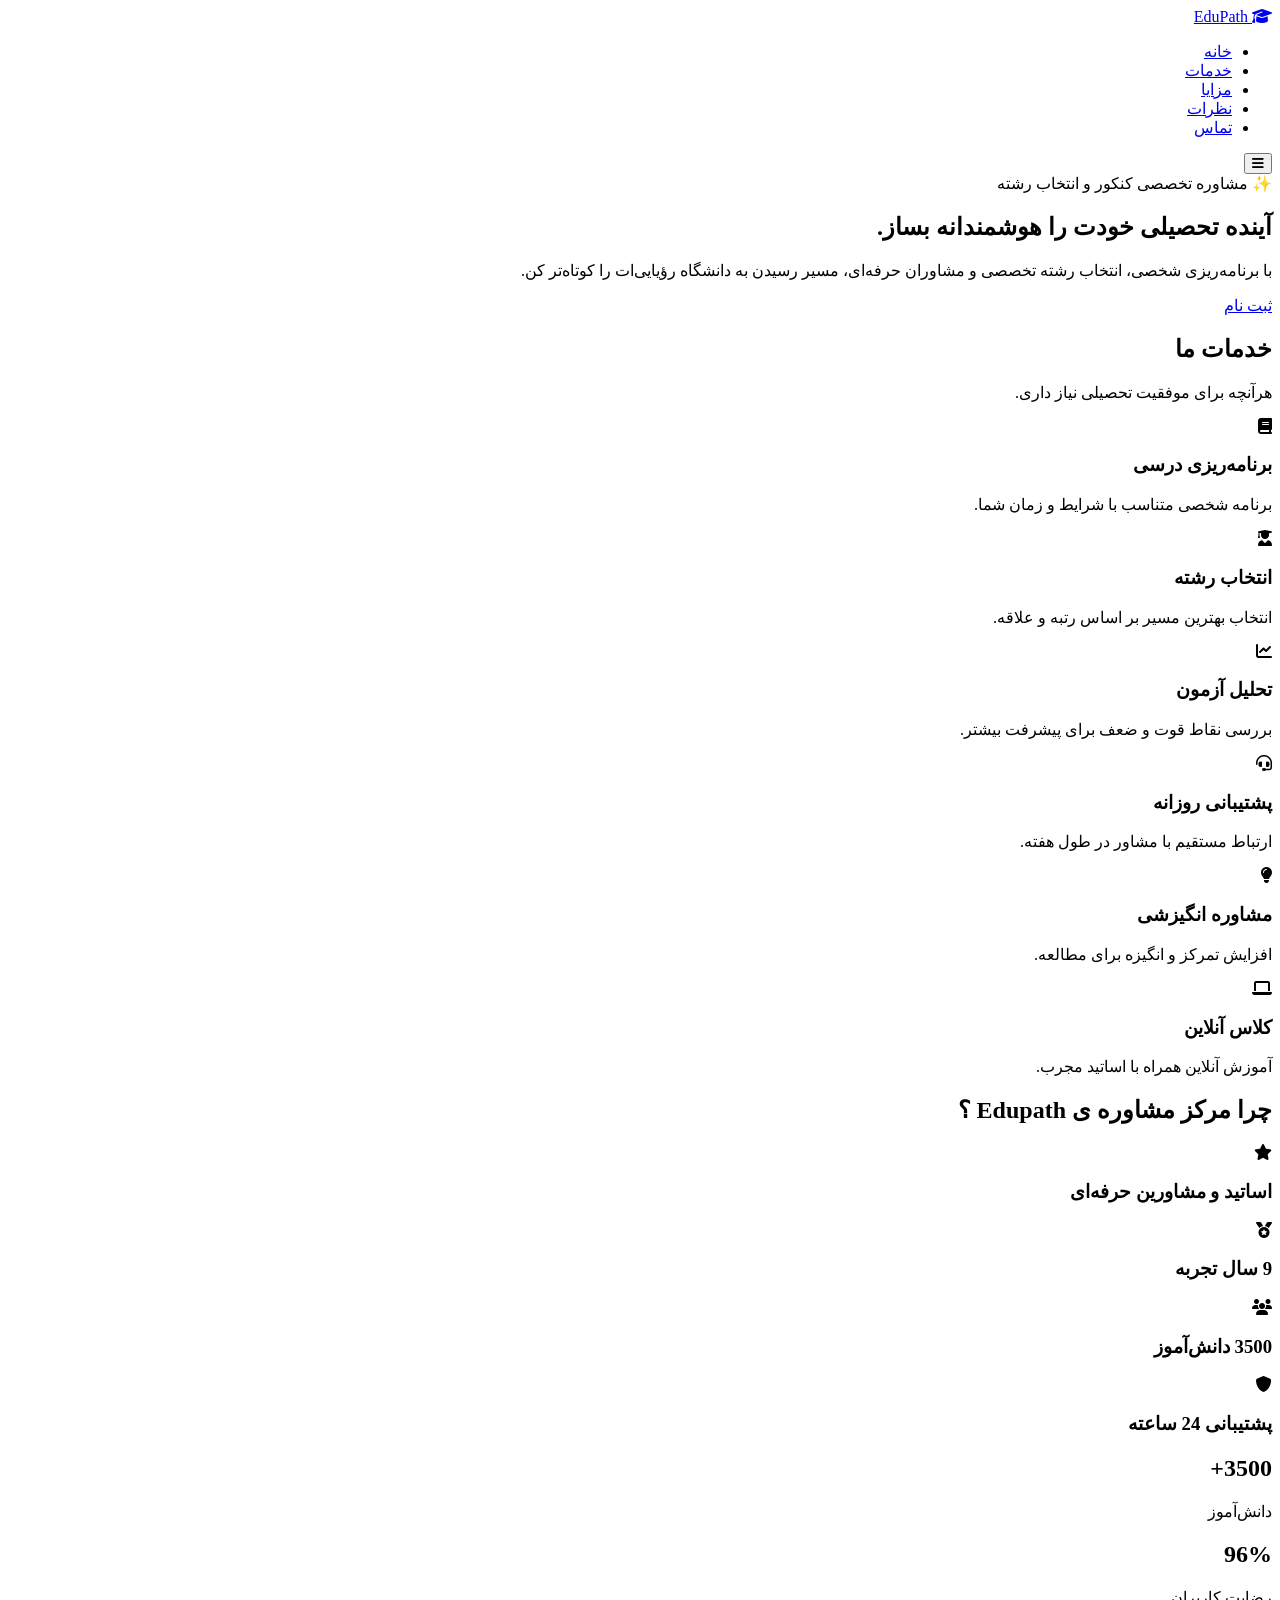
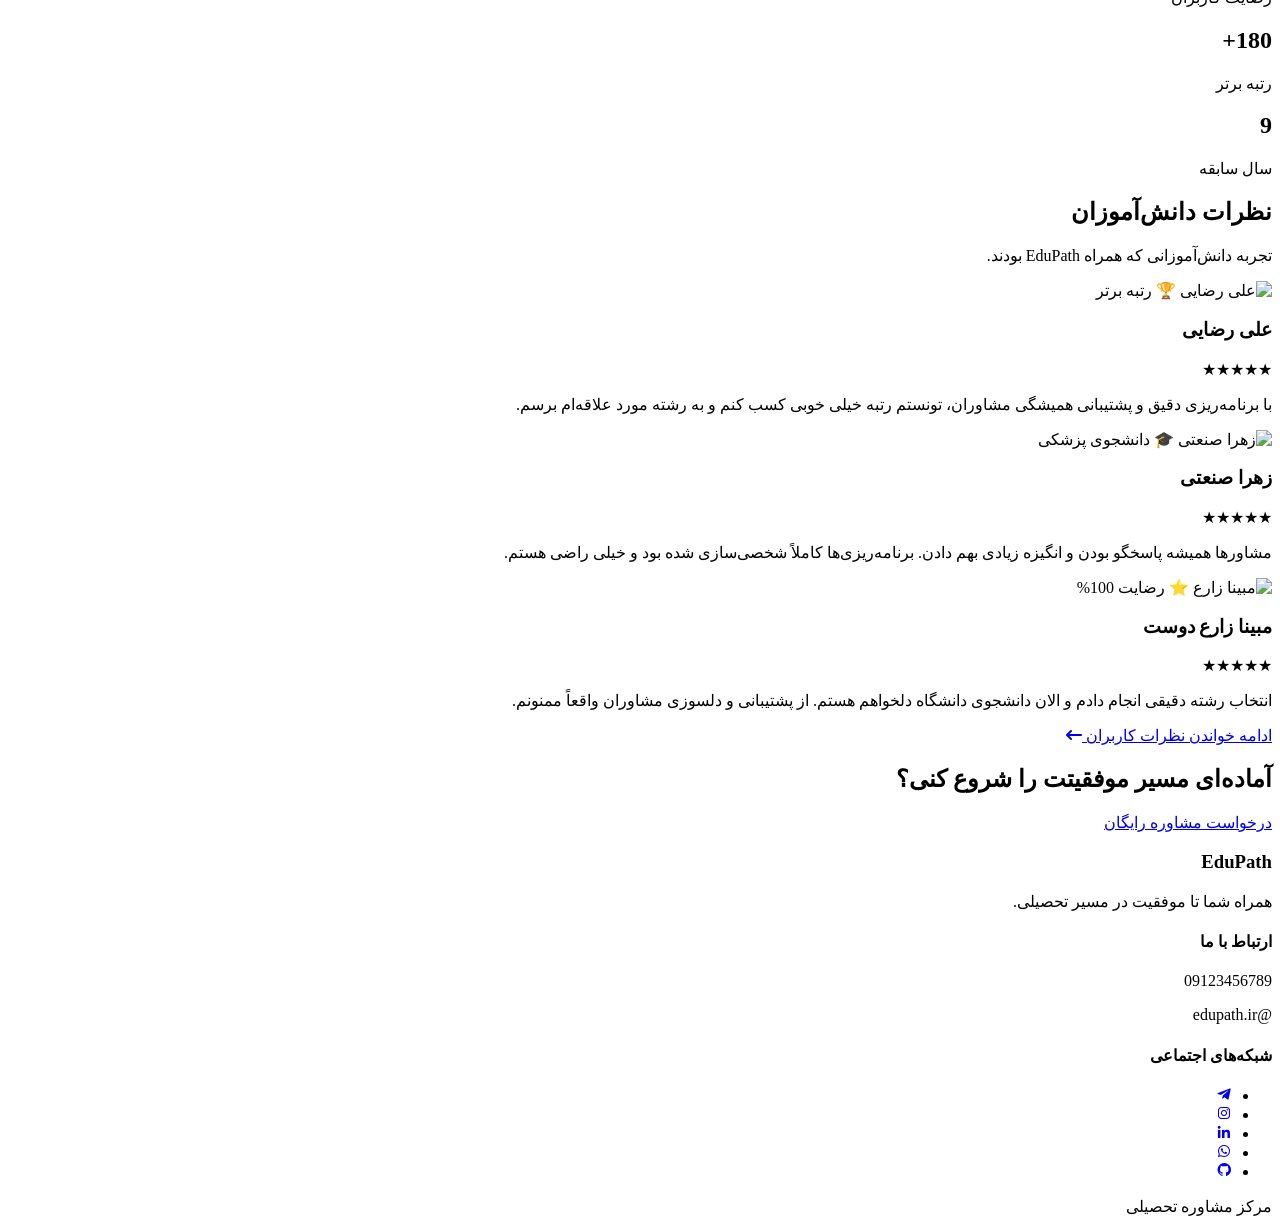
==== index.html @ c28cd86e "commit page Hero Section html" ====
<!DOCTYPE html>
<html lang="fa" dir="rtl">

<head>
    <meta charset="UTF-8">
    <meta name="viewport" content="width=device-width, initial-scale=1.0">
    <title>مشاوره</title>
    <!-- Vazirmatn -->
    <link rel="preconnect" href="https://fonts.googleapis.com">
    <link rel="preconnect" href="https://fonts.gstatic.com" crossorigin>
<link href='https://unpkg.com/boxicons@2.1.4/css/boxicons.min.css' rel='stylesheet'>
    <link href="https://fonts.googleapis.com/css2?family=Vazirmatn:wght@300;400;500;700;800&display=swap"
        rel="stylesheet">
    <!-- Font Awesome -->
    <link rel="stylesheet"
        href="https://cdnjs.cloudflare.com/ajax/libs/font-awesome/6.6.0/css/all.min.css">
    <link rel="stylesheet" href="css/style.css">
    <link
  rel="stylesheet"
  href="https://cdn.jsdelivr.net/npm/swiper@11/swiper-bundle.min.css"
/>
</head>
<body>
    <!--start navbar  and header -->
    <header id="header">
        <div class="container">
            <a href="#" class="logo">
                <i class="fa-solid fa-graduation-cap"></i>
                EduPath
            </a>
            <nav>
                <ul class="nav-links">
                    <li><a href="#home">خانه</a></li>
                    <li><a href="#services">خدمات</a></li>
                    <li><a href="#features">مزایا</a></li>
                    <li><a href="#testimonials">نظرات</a></li>
                    <li><a href="#contact">تماس</a></li>
                </ul>
            </nav>
            <button class="menu-btn">
                <i class="fa-solid fa-bars"></i>
            </button>
        </div>
    </header>
<!-- end navbar  -->
    <!-- start  hero -->

    <section class="hero" id="home">
        <div class="container hero-container">
            <div class="hero-text">
                <span class="badge">
                    ✨ مشاوره تخصصی کنکور و انتخاب رشته
                </span>
                <h1>
                    آینده تحصیلی خودت را
                    <span>هوشمندانه بساز.</span>
                </h1>
                <p>
                    با برنامه‌ریزی شخصی، انتخاب رشته تخصصی و مشاوران حرفه‌ای،
                    مسیر رسیدن به دانشگاه رؤیایی‌ات را کوتاه‌تر کن.
                </p>
                <div class="hero-buttons">
                    <a href="#" class="btn primary">
                        ثبت نام
                    </a>
                </div>
            </div>
        </div>
    </section>

    <!--START SERVICES-->
    <section class="services" id="services">
        <div class="container">
            <div class="section-title">
                <h2>خدمات ما</h2>
                <p>
                    هرآنچه برای موفقیت تحصیلی نیاز داری.
                </p>
            </div>
            <div class="service-grid">
                <div class="card">
                    <i class="fa-solid fa-book"></i>
                    <h3>برنامه‌ریزی درسی</h3>
                    <p>
                        برنامه شخصی متناسب با شرایط و زمان شما.
                    </p>
                </div>
                <div class="card">
                    <i class="fa-solid fa-user-graduate"></i>
                    <h3>انتخاب رشته</h3>
                    <p>
                        انتخاب بهترین مسیر بر اساس رتبه و علاقه.
                    </p>
                </div>
                <div class="card">
                    <i class="fa-solid fa-chart-line"></i>
                    <h3>تحلیل آزمون</h3>
                    <p>
                        بررسی نقاط قوت و ضعف برای پیشرفت بیشتر.
                    </p>
                </div>
                <div class="card">
                    <i class="fa-solid fa-headset"></i>
                    <h3>پشتیبانی روزانه</h3>
                    <p>
                        ارتباط مستقیم با مشاور در طول هفته.
                    </p>
                </div>
                <div class="card">
                    <i class="fa-solid fa-lightbulb"></i>
                    <h3>مشاوره انگیزشی</h3>
                    <p>
                        افزایش تمرکز و انگیزه برای مطالعه.
                    </p>
                </div>
                <div class="card">
                    <i class="fa-solid fa-laptop"></i>
                    <h3>کلاس آنلاین</h3>
                    <p>
                        آموزش آنلاین همراه با اساتید مجرب.
                    </p>
                </div>
            </div>
        </div>
    </section>
    <!--START FEATURES -->
    <section class="features" id="features">
        <div class="container">
            <div class="section-title">
                <h2>
  چرا  مرکز مشاوره ی Edupath ؟
                </h2>
            </div>
            <div class="feature-grid">
                <div class="feature">
                    <i class="fa-solid fa-star"></i>
                    <h3>اساتید  و مشاورین حرفه‌ای</h3>
                </div>
                <div class="feature">
                    <i class="fa-solid fa-medal"></i>
                    <h3>9 سال تجربه</h3>
                </div>
                <div class="feature">
                    <i class="fa-solid fa-users"></i>
                    <h3>3500 دانش‌آموز</h3>
                </div>
                <div class="feature">
                    <i class="fa-solid fa-shield"></i>
                    <h3> پشتیبانی 24 ساعته</h3>
                </div>
            </div>
        </div>
    </section>
    <!--start stats -->
    <section class="stats">
        <div class="container">
            <div class="stat">
                <h2>3500+</h2>
                <span>دانش‌آموز</span>
            </div>
            <div class="stat">
                <h2>96%</h2>
                <span>رضایت کاربران</span>
            </div>
            <div class="stat">
                <h2>180+</h2>
                <span>رتبه برتر</span>
            </div>
            <div class="stat">
                <h2>9</h2>
                <span>سال سابقه</span>
            </div>
        </div>
    </section>

    <!-- START TESTIMONIAL -->
<section class="testimonials" id="testimonials">
    <div class="container">
        <div class="section-title">
            <h2>نظرات دانش‌آموزان</h2>
            <p>
                تجربه دانش‌آموزانی که همراه EduPath بودند.
            </p>
        </div>
        <div class="testimonial-grid">
            <div class="review">
                <img src="images/علی.jpg" alt="علی رضایی">
                <span class="review-badge">
                    🏆 رتبه برتر
                </span>
                <h3>علی رضایی</h3>
                <div class="stars">
                    ★★★★★
                </div>
                <p>
                    با برنامه‌ریزی دقیق و پشتیبانی همیشگی مشاوران،
                    تونستم رتبه خیلی خوبی کسب کنم و به رشته مورد علاقه‌ام برسم.
                </p>
            </div>
            <div class="review">
                <img src="images/زهرا.jpg" alt="زهرا صنعتی">
                <span class="review-badge">
                    🎓 دانشجوی پزشکی
                </span>
                <h3>زهرا صنعتی</h3>
                <div class="stars">
                    ★★★★★
                </div>
                <p>
                    مشاورها همیشه پاسخگو بودن و انگیزه زیادی بهم دادن.
                    برنامه‌ریزی‌ها کاملاً شخصی‌سازی شده بود و خیلی راضی هستم.
                </p>
            </div>
            <div class="review">
                <img src="images/مبینا.jpg" alt="مبینا زارع">
                <span class="review-badge">
                    ⭐ رضایت 100%
                </span>
                <h3>مبینا زارع دوست</h3>
                <div class="stars">
                    ★★★★★
                </div>
                <p>
                    انتخاب رشته دقیقی انجام دادم و الان دانشجوی دانشگاه
                    دلخواهم هستم. از پشتیبانی و دلسوزی مشاوران واقعاً ممنونم.
                </p>
            </div>
        </div>
        <div class="reviews-more">
    <a href="reviews.html">
        ادامه خواندن نظرات کاربران
        <i class="fa-solid fa-arrow-left-long"></i>
    </a>
</div>
    </div>
</section>
    <!-- end TESTIMONIAL -->
    <!--start cta -->
    <section class="cta">
        <div class="container">
            <h2>
                آماده‌ای مسیر موفقیتت را شروع کنی؟
            </h2>
            <a href="#" class="btn primary">
                درخواست مشاوره رایگان
            </a>
        </div>
    </section>
    <!-- end cta -->

    <!-- start FOOTER -->
    <footer id="contact">
        <div class="container">
            <div>
                <h3>EduPath</h3>
                <p>
                    همراه شما تا موفقیت در مسیر تحصیلی.
                </p>
            </div>
            <div>
                <h4>ارتباط با ما</h4>
                <p>09123456789</p>
                <p>@edupath.ir</p>
            </div>
           <div>
    <h4>شبکه‌های اجتماعی</h4>
    <div class="socials">
        <ul>
            <li>
                <a href="#">
                    <i class='bx bxl-telegram telegram-icon'></i>
                </a>
            </li>
            <li>
                <a href="#">
                    <i class='bx bxl-instagram instagram-icon'></i>
                </a>
            </li>

            <li>
                <a href="#">
                    <i class='bx bxl-linkedin linkedin-icon'></i>
                </a>
            </li>

            <li>
                <a href="#">
                    <i class='bx bxl-whatsapp whatsapp-icon'></i>
                </a>
            </li>
            <li>
                <a href="#">
                    <i class='bx bxl-github github-icon'></i>
                </a>
            </li>
        </ul>
    </div>
</div>
        </div>
        <div class="copyright">
            مرکز مشاوره تحصیلی 
        </div>
    </footer>
    <!-- enf footer -->

    <script src="https://cdn.jsdelivr.net/npm/swiper@11/swiper-bundle.min.js"></script>
<script src="js/script.js"></script>
</body>
</html>
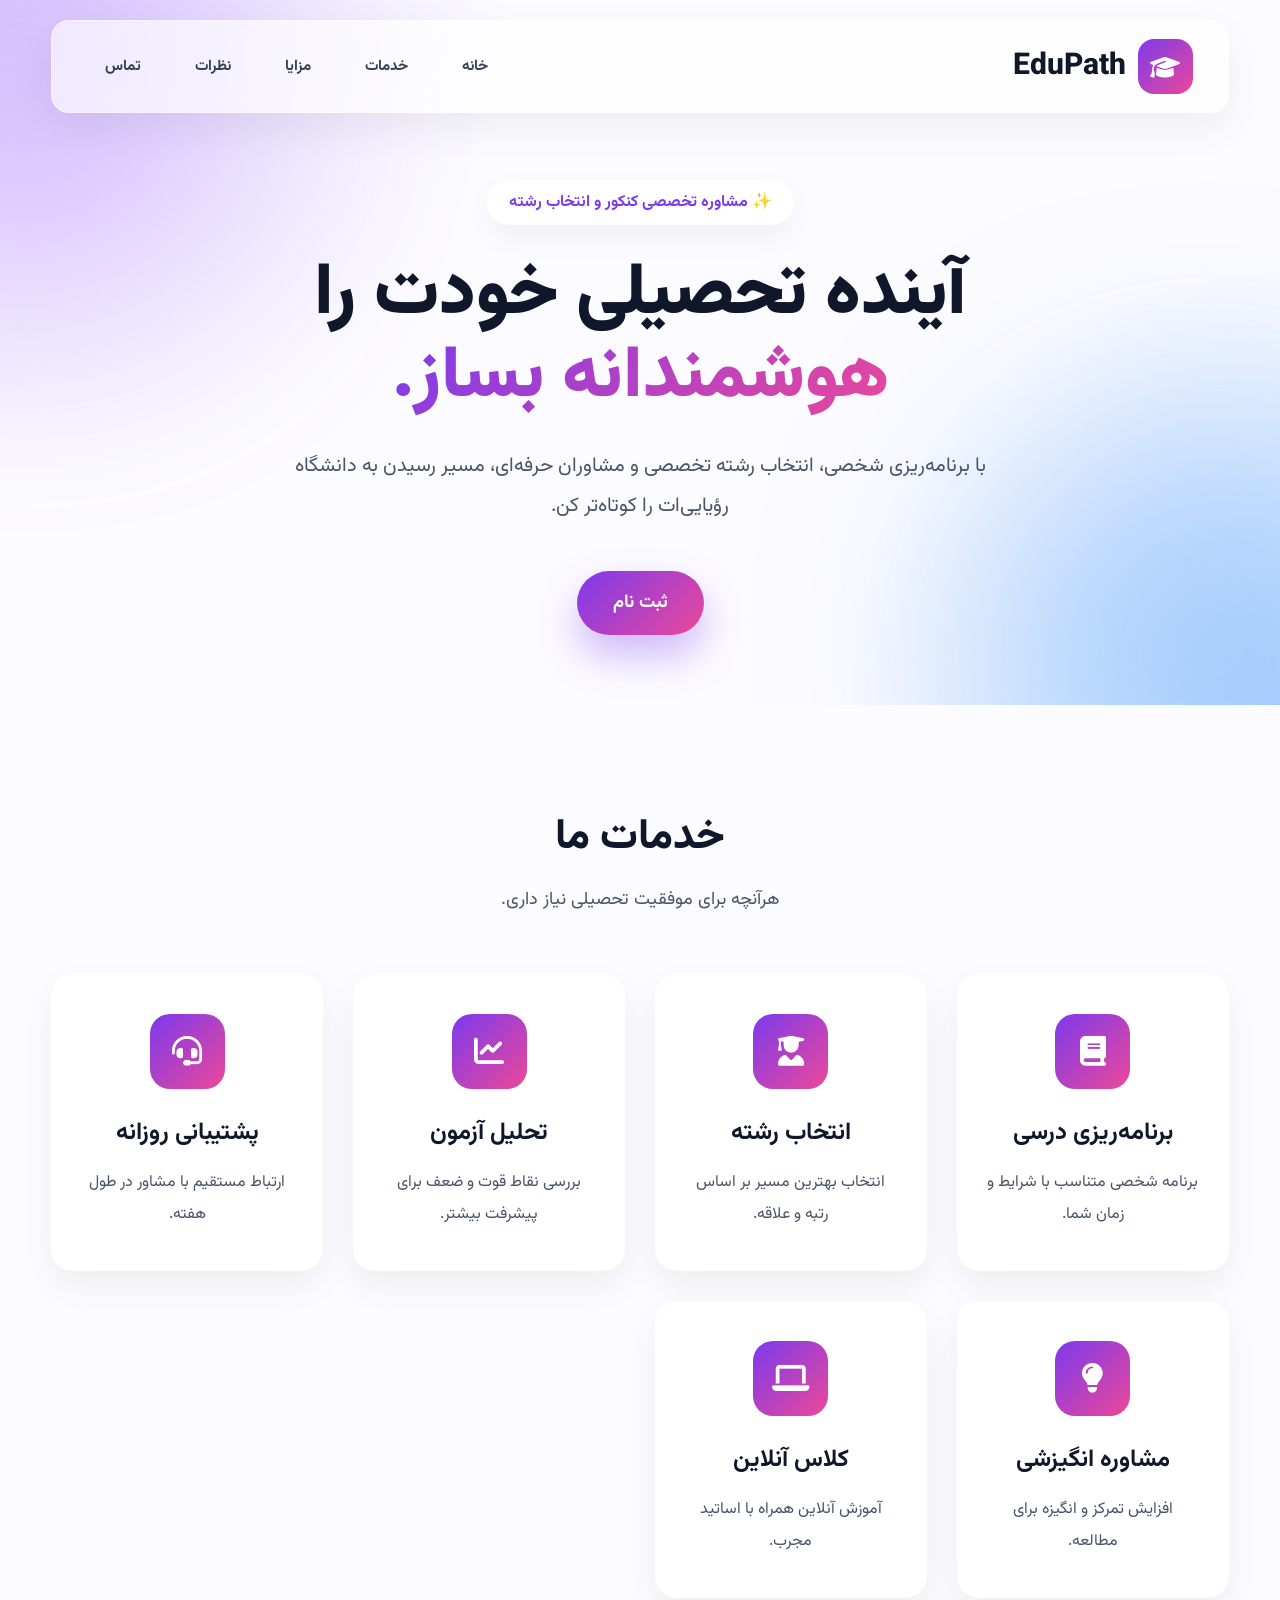
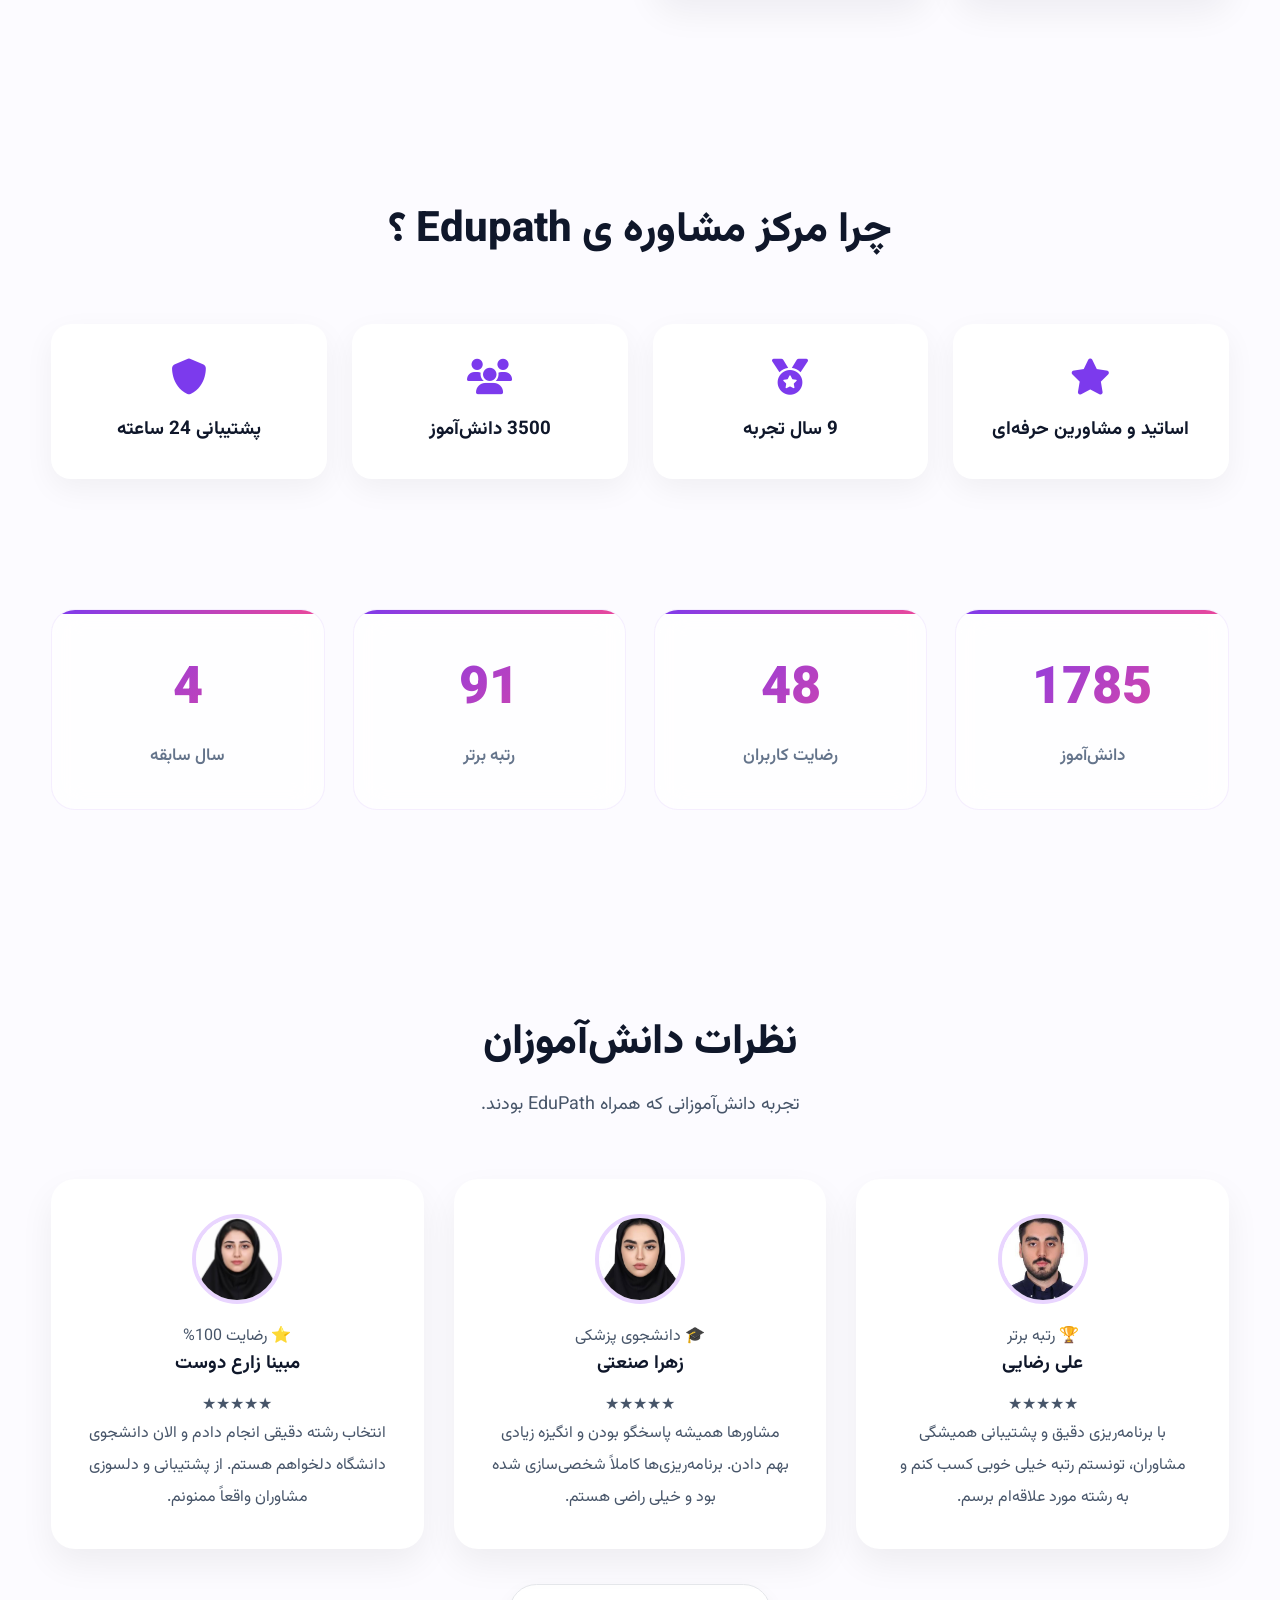
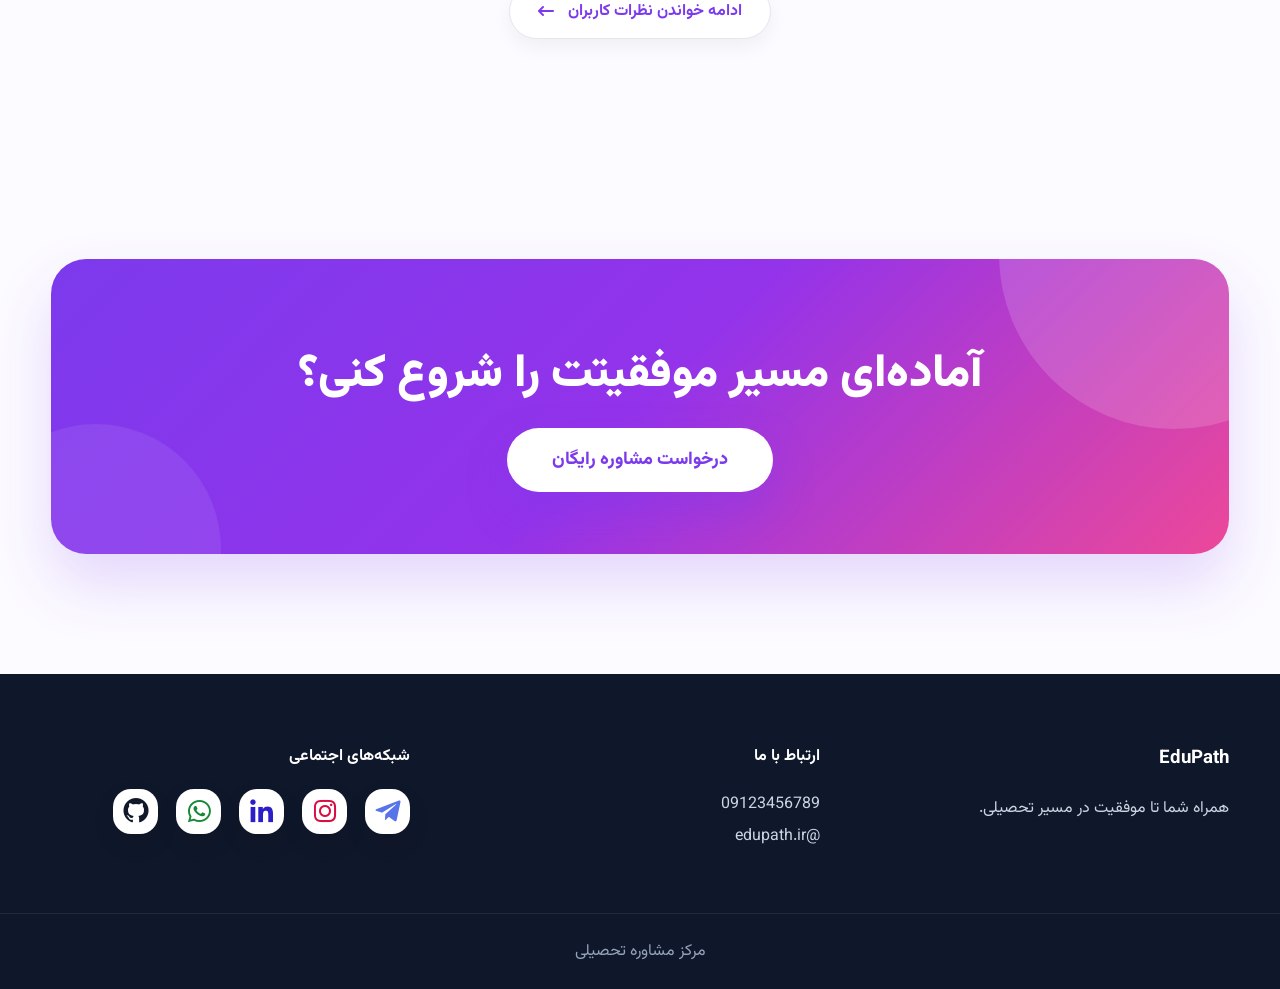
==== commit 34a6a67f: "update index" ====
--- a/index.html
+++ b/index.html
@@ -60,7 +60,7 @@
                     مسیر رسیدن به دانشگاه رؤیایی‌ات را کوتاه‌تر کن.
                 </p>
                 <div class="hero-buttons">
-                    <a href="#" class="btn primary">
+                    <a href="login.html" class="btn primary">
                         ثبت نام
                     </a>
                 </div>
--- a/css/style.css
+++ b/css/style.css
@@ -0,0 +1,730 @@
+/* start normalization */
+:root{
+    --primary:#6D28D9;
+    --secondary:#EC4899;
+    --accent:#60A5FA;
+    --dark:#0F172A;
+    --text:#475569;
+    --bg:#FCFBFF;
+    --white:#ffffff;
+    --radius:22px;
+    --shadow:
+    0 20px 45px rgba(109,40,217,.18);
+}
+/*end normalization */
+*{
+margin:0;
+padding:0;
+box-sizing:border-box;}
+
+html{
+scroll-behavior:smooth;}
+body{
+font-family:"Vazirmatn",sans-serif;
+background:var(--bg);
+color:var(--text);
+overflow-x:hidden;}
+
+img{
+display:block;
+max-width:100%;}
+a{
+text-decoration:none;
+}
+
+.container{
+width:min(1200px,92%);
+margin:auto;}
+
+/* start css headers */
+header{
+position:fixed;
+top:20px;
+left:0;
+width:100%;
+z-index:1000;}
+header .container{
+background:rgba(255,255,255,.65);
+backdrop-filter:blur(8px);
+border:1px solid rgba(255,255,255,.4);
+border-radius:18px;
+padding:18px 35px;
+display:flex;
+justify-content:space-between;
+align-items:center;
+box-shadow:0 15px 40px rgba(0,0,0,.06);
+}
+
+.logo{
+font-size:30px;
+font-weight:800;
+display:flex;
+gap:12px;
+align-items:center;
+color:var(--dark);
+}
+
+.logo i{
+width:55px;
+height:55px;
+display:flex;
+justify-content:center;
+align-items:center;
+border-radius:16px;
+background:linear-gradient(135deg,#7C3AED,#EC4899);
+color:white;
+font-size:24px;
+}
+.nav-links{
+display:flex;
+align-items:center;
+gap:18px;
+list-style:none;
+}
+.nav-links a{
+padding:10px 18px;
+border-radius:14px;
+font-size:15px;
+font-weight:700;
+color:#334155;
+transition:.35s;
+display:flex;
+align-items:center;
+gap:8px;
+}
+.nav-links a:hover{
+color:var(--primary);
+}
+
+.menu-btn{
+display:none;
+background:none;
+border:none;
+font-size:28px;
+cursor:pointer;}
+/* end css headers */
+
+/* start hero */
+
+.hero{
+padding-top:180px;
+padding-bottom:70px;
+position:relative;
+overflow:hidden;
+text-align:center;
+background:
+radial-gradient(circle at left top,#DDD6FE 0%,transparent 35%),
+radial-gradient(circle at right bottom,#BFDBFE 0%,transparent 30%),
+#FCFBFF;}
+
+.hero::before{
+content:"";
+position:absolute;
+width:420px;
+height:420px;
+border-radius:50%;
+background:#C084FC;
+left:-180px;
+top:-120px;
+filter:blur(120px);
+opacity:.35;}
+
+.hero::after{
+content:"";
+position:absolute;
+width:450px;
+height:450px;
+border-radius:50%;
+background:#60A5FA;
+right:-150px;
+bottom:-160px;
+filter:blur(120px);
+opacity:.35;}
+
+.hero-container{
+display:flex;
+flex-direction:column;
+align-items:center;
+position:relative;
+z-index:10;}
+
+.hero-text{
+max-width:760px;}
+
+.badge{
+display:inline-flex;
+align-items:center;
+gap:10px;
+padding:10px 22px;
+border-radius:50px;
+background:white;
+box-shadow:0 12px 30px rgba(0,0,0,.05);
+font-weight:700;
+color:#7C3AED;
+margin-bottom:30px;}
+
+.hero h1{
+font-size:72px;
+line-height:1.15;
+font-weight:900;
+color:var(--dark);
+margin-bottom:25px;}
+
+.hero h1 span{
+background:
+linear-gradient(135deg,#7C3AED,#EC4899);
+-webkit-background-clip:text;
+color:transparent;}
+
+.hero p{
+font-size:20px;
+line-height:2;
+max-width:700px;
+margin:auto;
+margin-bottom:45px;}
+
+.hero-buttons{
+display:flex;
+justify-content:center;
+gap:20px;
+flex-wrap:wrap;}
+
+.btn{
+padding:18px 36px;
+border-radius:60px;
+font-weight:700;
+font-size:18px;
+transition:.35s;}
+
+.primary{
+background:linear-gradient(135deg,#7C3AED,#EC4899);
+color:white;
+box-shadow:0 20px 40px rgba(124,58,237,.35);}
+
+.secondary{
+background:white;
+color:#7C3AED;
+border:2px solid #E9D5FF;}
+
+.btn:hover{
+transform:translateY(-2px);}
+
+.hero-image{
+margin-top:80px;}
+
+.hero-image img{
+width:min(980px,100%);
+margin:auto;
+filter:
+drop-shadow(0 40px 60px rgba(124,58,237,.18));
+animation:float 5s ease-in-out infinite;}
+
+@keyframes float{
+50%{
+transform:translateY(-20px);}
+
+}
+ /* start SECTION TITLE */
+section{
+    padding:100px 0;
+}
+
+.section-title{
+    text-align:center;
+    margin-bottom:60px;
+}
+
+.section-title h2{
+    font-size:42px;
+    color:var(--dark);
+    margin-bottom:15px;
+    font-weight:800;
+}
+
+.section-title p{
+    font-size:18px;
+    color:var(--text);
+}
+
+/*START SERVICES*/
+.service-grid{
+    display:grid;
+    grid-template-columns:repeat(auto-fit,minmax(260px,1fr));
+    gap:30px;
+}
+
+.card{
+    background:var(--white);
+    border-radius:var(--radius);
+    padding:40px 30px;
+    text-align:center;
+    transition:.35s;
+    box-shadow:0 15px 35px rgba(15,23,42,.06);
+}
+
+.card:hover{
+    transform:translateY(-5px);
+    box-shadow:0 25px 45px rgba(109,40,217,.18);
+}
+
+.card i{
+    width:75px;
+    height:75px;
+    margin:auto;
+    margin-bottom:25px;
+    border-radius:20px;
+    display:flex;
+    justify-content:center;
+    align-items:center;
+    font-size:30px;
+    color:white;
+    background:linear-gradient(135deg,#7C3AED,#EC4899);
+}
+
+.card h3{
+    color:var(--dark);
+    margin-bottom:15px;
+    font-size:24px;
+}
+
+.card p{
+    line-height:2;
+}
+/*END SERVICES*/
+/*start FEATURES*/
+.feature-grid{
+    display:grid;
+    grid-template-columns:repeat(auto-fit,minmax(220px,1fr));
+    gap:25px;
+}
+
+.feature{
+    background:white;
+    border-radius:20px;
+    padding:35px;
+    text-align:center;
+    transition:.35s;
+    box-shadow:0 10px 30px rgba(0,0,0,.05);
+}
+
+.feature:hover{
+    transform:translateY(-5px);
+}
+
+.feature i{
+    font-size:36px;
+    color:#7C3AED;
+    margin-bottom:20px;
+}
+
+.feature h3{
+    color:var(--dark);
+}
+
+/*start STATS*/
+
+.stats{
+    padding-top:30px;
+}
+
+.stats .container{
+    display:grid;
+    grid-template-columns:repeat(auto-fit,minmax(220px,1fr));
+    gap:28px;
+}
+
+.stat{
+    background:rgba(255,255,255,.75);
+    backdrop-filter:blur(15px);
+    border:1px solid rgba(124,58,237,.08);
+    border-radius:24px;
+    padding:40px 20px;
+    text-align:center;
+    transition:.35s;
+    position:relative;
+    overflow:hidden;
+}
+
+.stat::before{
+content:"";
+position:absolute;
+top:0;
+left:0;
+width:100%;
+height:4px;
+background:linear-gradient(90deg,#7C3AED,#EC4899);}
+
+.stat:hover{
+transform:translateY(-5px);
+box-shadow:0 25px 45px rgba(124,58,237,.12);}
+
+.stat h2{
+font-size:52px;
+font-weight:900;
+background:linear-gradient(135deg,#7C3AED,#EC4899);
+-webkit-background-clip:text;
+color:transparent;
+margin-bottom:12px;}
+
+.stat span{
+font-size:17px;
+font-weight:600;
+color:#64748B;
+}
+/* start TESTIMONIAL*/
+.testimonial-grid{
+    display:grid;
+    grid-template-columns:repeat(auto-fit,minmax(300px,1fr));
+    gap:30px;
+}
+.review{
+    background:white;
+    padding:35px;
+    border-radius:24px;
+    text-align:center;
+    box-shadow:0 15px 35px rgba(0,0,0,.06);
+    transition:.35s;
+}
+.review:hover{
+    transform:translateY(-6px);
+}
+.review img{
+    width:90px;
+    height:90px;
+    border-radius:50%;
+    object-fit:cover;
+    margin:auto;
+    margin-bottom:20px;
+    border:4px solid #E9D5FF;
+}
+
+.review h3{
+    color:var(--dark);
+    margin-bottom:15px;
+}
+.review p{
+    line-height:2;
+}
+.reviews-more{
+margin-top:35px;
+display:flex;
+justify-content:center;
+}
+
+.reviews-more a{
+display:flex;
+align-items:center;
+gap:14px;
+padding:14px 28px;
+border:1px solid #E5E7EB;
+border-radius:50px;
+background:#fff;
+color:#7C3AED;
+font-weight:700;
+transition:.35s;
+box-shadow:0 8px 20px rgba(0,0,0,.05);
+
+}
+.reviews-more a:hover{
+transform:translateY(-3px);
+border-color:#bc9cf3;
+box-shadow:0 18px 35px rgba(124,58,237,.15);
+}
+
+.reviews-more span{
+font-size:22px;
+}
+/* end TESTIMONIAL */
+
+/*start  CTA*/
+
+.cta{
+padding:120px 0;
+background:#FCFBFF;}
+
+.cta .container{
+background:linear-gradient(135deg,#7C3AED,#9333EA,#EC4899);
+border-radius:35px;
+padding:80px 60px;
+text-align:center;
+position:relative;
+overflow:hidden;
+box-shadow:0 30px 60px rgba(124,58,237,.18);
+}
+
+.cta .container::before{
+content:"";
+position:absolute;
+width:350px;
+height:350px;
+background:rgba(255,255,255,.15);
+border-radius:50%;
+top:-180px;
+right:-120px;
+}
+
+.cta .container::after{
+content:"";
+position:absolute;
+width:250px;
+height:250px;
+background:rgba(255,255,255,.08);
+border-radius:50%;
+bottom:-120px;
+left:-80px;
+}
+
+.cta h2{
+position:relative;
+z-index:2;
+font-size:46px;
+font-weight:900;
+color:white;
+margin-bottom:35px;
+}
+
+.cta .btn{
+position:relative;
+z-index:2;
+background:white;
+color:#7C3AED;
+padding:18px 45px;
+border-radius:60px;
+font-size:18px;
+font-weight:800;
+transition:.35s;
+}
+
+.cta .btn:hover{
+transform:translateY(-5px);
+box-shadow:0 18px 40px rgba(255,255,255,.25);
+}
+
+/* start FOOTER */
+
+footer{
+    background:#0F172A;
+    color:#CBD5E1;
+    padding-top:70px;
+}
+footer .container{
+    display:grid;
+    grid-template-columns:repeat(auto-fit,minmax(250px,1fr));
+    gap:50px;
+}
+footer h3,
+footer h4{
+    color:white;
+    margin-bottom:20px;
+}
+footer p{
+    line-height:2;
+}
+/* ICONS ha*/
+
+.socials ul{
+display:flex;
+align-items:center;
+gap:18px;
+padding:0;
+margin-top:20px;
+list-style:none;
+}
+
+.socials a{
+text-decoration:none;
+}
+
+.socials i{
+width:45px;
+height:45px;
+display:flex;
+justify-content:center;
+align-items:center;
+border-radius:18px;
+font-size:30px;
+background:#fff;
+box-shadow:0 10px 25px rgba(0,0,0,.08);
+transition:.45s;
+cursor:pointer;
+}
+.telegram-icon{
+color:#5774E9;
+}
+
+.telegram-icon:hover{
+background:#5774E9;
+color:#fff;
+transform:rotate(360deg) scale(1.1);
+box-shadow:0 15px 35px rgba(87,116,233,.45);
+}
+/* start icon Instagram */
+.instagram-icon{
+color:#D80D43;
+}
+
+.instagram-icon:hover{
+background:#D80D43;
+color:#fff;
+transform:rotate(360deg) scale(1.1);
+box-shadow:0 15px 35px rgba(216,13,67,.45);
+}
+
+/* start Linkedin */
+
+.linkedin-icon{
+color:#2D1FC7;
+}
+
+.linkedin-icon:hover{
+background:#2D1FC7;
+color:#fff;
+transform:rotate(360deg) scale(1.1);
+box-shadow:0 15px 35px rgba(45,31,199,.45);
+}
+
+/* start WhatsApp */
+.whatsapp-icon{
+color:#158836;
+}
+
+.whatsapp-icon:hover{
+background:#158836;
+color:#fff;
+transform:rotate(360deg) scale(1.1);
+box-shadow:0 15px 35px rgba(21,136,54,.45);
+}
+
+/*start icon Github */
+
+.github-icon{
+color:#111827;
+}
+
+.github-icon:hover{
+background:#111827;
+color:#fff;
+transform:rotate(360deg) scale(1.1);
+box-shadow:0 15px 35px rgba(0,0,0,.45);}
+
+.copyright{
+    border-top:1px solid rgba(255,255,255,.08);
+    margin-top:60px;
+    text-align:center;
+    padding:25px;
+    color:#94A3B8;
+}
+/* end footer */
+
+/*start responsive*/
+
+@media(max-width:992px){
+.hero h1{
+    font-size:56px;
+}
+.section-title h2{
+    font-size:34px;
+}
+.cta h2{
+    font-size:34px;
+}}
+
+@media(max-width:768px){
+header{
+    top:10px;
+}
+header .container{
+    padding:15px 20px;
+}
+.nav-links{
+    display:none;
+}
+.menu-btn{
+    display:block;
+}
+.hero{
+    padding-top:150px;
+}
+.hero h1{
+    font-size:42px;
+}
+.hero p{
+    font-size:17px;
+}
+.btn{
+    width:100%;
+    text-align:center;
+}
+.badge{
+    font-size:14px;
+}
+.section-title h2{
+    font-size:30px;
+}
+.stat h2{
+    font-size:42px;
+}
+.cta h2{
+    font-size:30px;
+}}
+
+@media(max-width:500px){
+.hero h1{
+    font-size:34px;
+}
+.logo{
+    font-size:24px;
+}
+.logo i{
+    width:45px;
+    height:45px;
+    font-size:20px;
+}
+.card,
+.feature,
+.review{
+    padding:28px;
+}}
+
+
+
+/* برای کارکردن انیمیشن های جاوا */
+
+.hidden{
+opacity:0;
+transform:translateY(50px);
+transition:.8s;
+}
+.show{
+opacity:1;
+transform:translateY(0);
+}
+
+@media(max-width:768px){
+.nav-links{
+position:absolute;
+top:90px;
+right:0;
+width:100%;
+background:white;
+border-radius:20px;
+padding:25px;
+display:flex;
+flex-direction:column;
+box-shadow:0 20px 40px rgba(0,0,0,.1);
+opacity:0;
+pointer-events:none;
+transform:translateY(-20px);
+transition:.35s;}
+
+.nav-links.active{
+opacity:1;
+pointer-events:auto;
+transform:translateY(0);
+}
+}
+header.scrolled .container{
+background:white;
+box-shadow:
+0 20px 40px rgba(0,0,0,.12);
+}
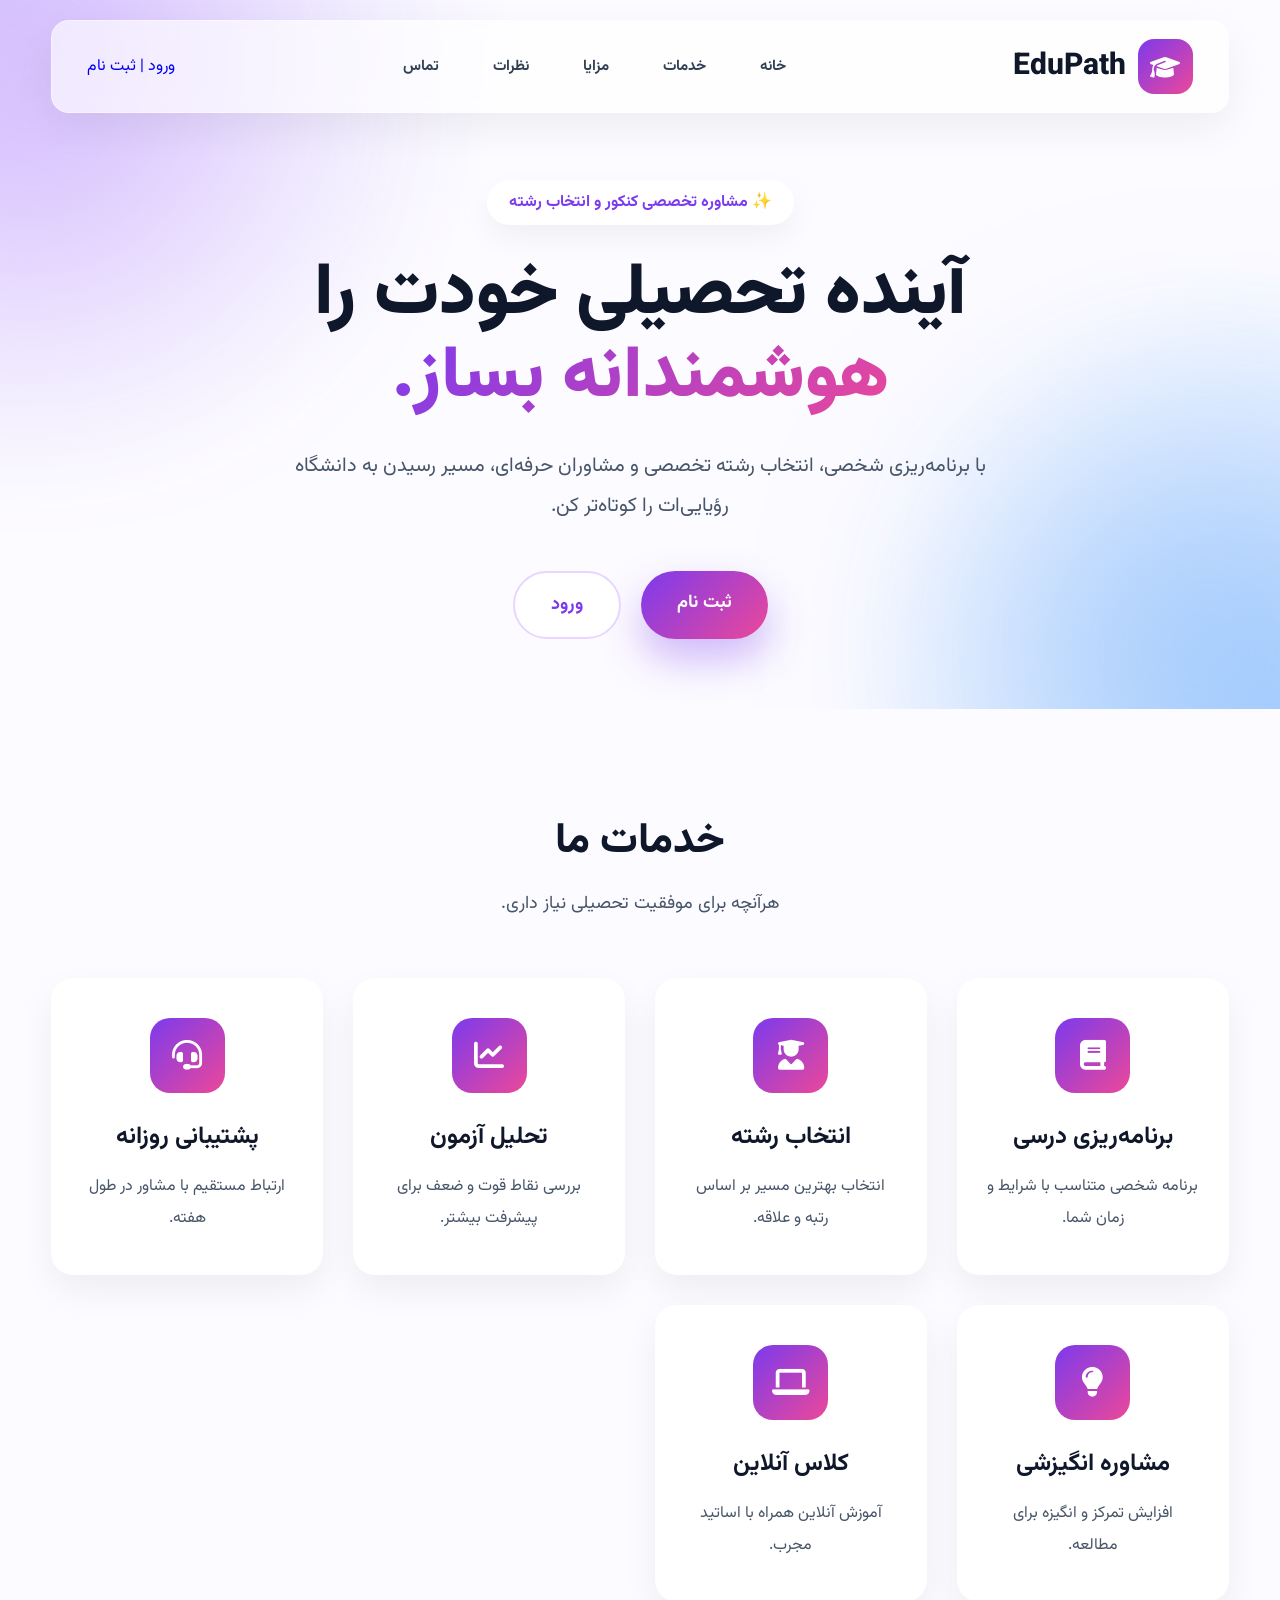
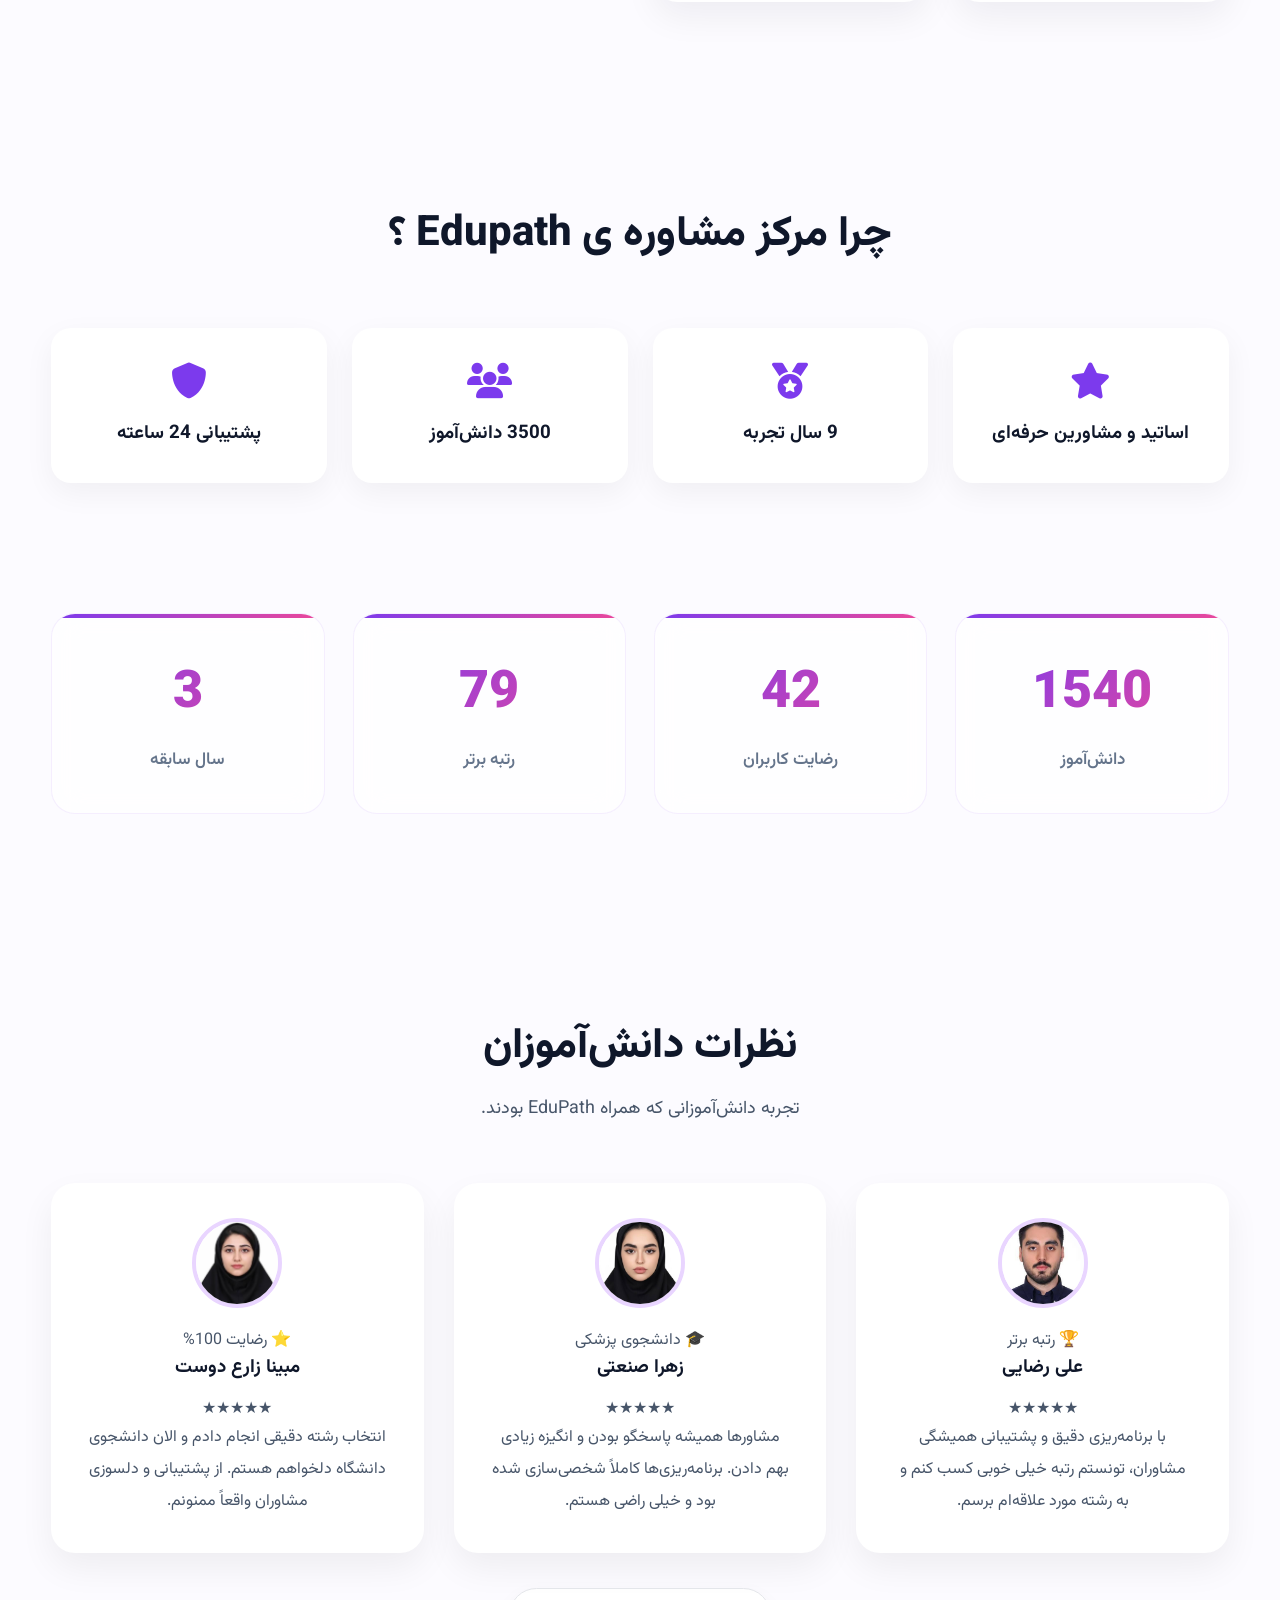
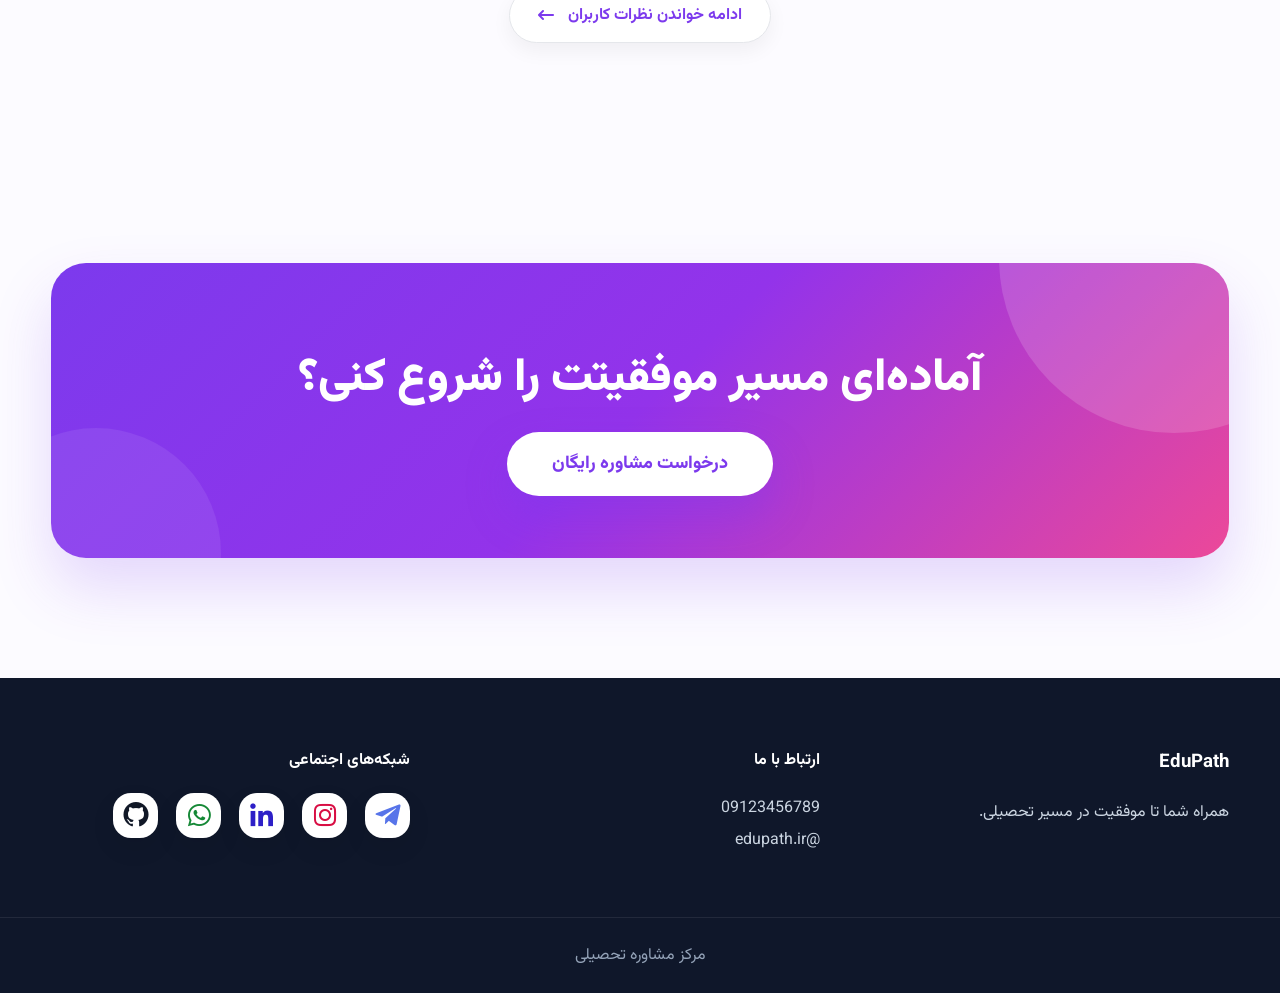
==== commit a936e617: "update" ====
--- a/index.html
+++ b/index.html
@@ -37,6 +37,14 @@
                     <li><a href="#contact">تماس</a></li>
                 </ul>
             </nav>
+            <div class="header-actions">
+    <a href="login.html" class="login-btn">
+        ورود |
+    </a>
+    <a href="register.html" class="register-btn">
+        ثبت نام
+    </a>
+</div>
             <button class="menu-btn">
                 <i class="fa-solid fa-bars"></i>
             </button>
@@ -60,10 +68,16 @@
                     مسیر رسیدن به دانشگاه رؤیایی‌ات را کوتاه‌تر کن.
                 </p>
                 <div class="hero-buttons">
-                    <a href="login.html" class="btn primary">
-                        ثبت نام
-                    </a>
-                </div>
+
+    <a href="register.html" class="btn primary">
+        ثبت نام
+    </a>
+
+    <a href="login.html" class="btn secondary">
+        ورود
+    </a>
+
+</div>
             </div>
         </div>
     </section>
@@ -305,5 +319,7 @@
 
     <script src="https://cdn.jsdelivr.net/npm/swiper@11/swiper-bundle.min.js"></script>
 <script src="js/script.js"></script>
+<script src="js/auth.js"></script>
+
 </body>
 </html>
